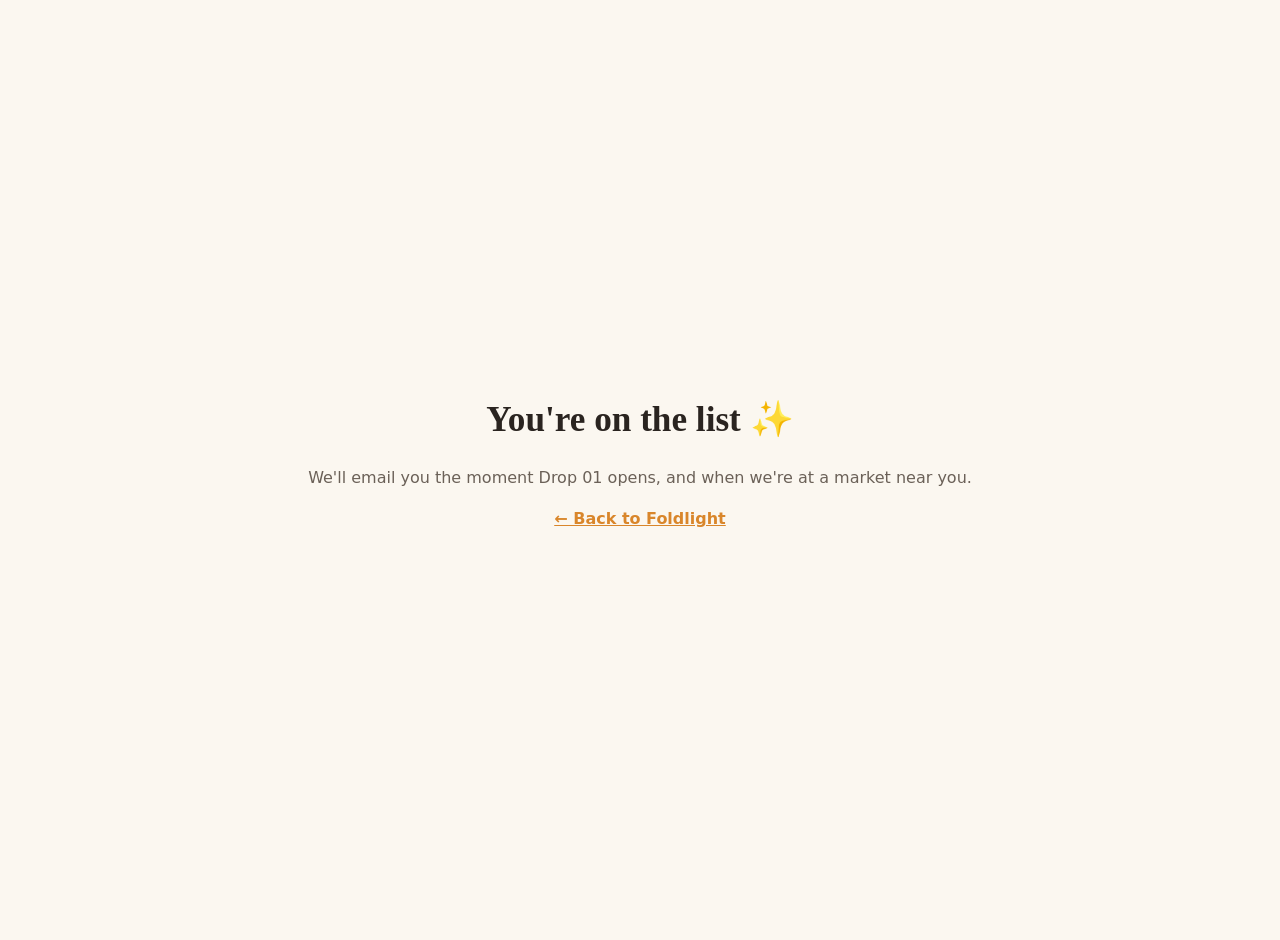
==== thanks.html @ 204e2ea3 "Add LA market shortlist and waitlist landing page - ideation/markets.md: holiday, farmers and weekly" ====
<!doctype html>
<html lang="en">
<head>
<meta charset="utf-8">
<meta name="viewport" content="width=device-width, initial-scale=1">
<title>You're on the list — Foldlight</title>
<style>
  :root { --bg:#fbf7f0; --ink:#2a2420; --muted:#6b6158; --accent:#d9862b; }
  @media (prefers-color-scheme: dark) { :root { --bg:#17130f; --ink:#f3ece2; --muted:#b3a797; --accent:#f0a24a; } }
  body { margin:0; min-height:100vh; display:grid; place-items:center; background:var(--bg); color:var(--ink);
         font:16px/1.6 Inter, system-ui, sans-serif; text-align:center; padding:20px; }
  h1 { font-family:Fraunces, Georgia, serif; font-size:2.2rem; margin:0 0 .4em; }
  p { color:var(--muted); } a { color:var(--accent); font-weight:600; }
</style>
</head>
<body>
  <div>
    <h1>You're on the list ✨</h1>
    <p>We'll email you the moment Drop 01 opens, and when we're at a market near you.</p>
    <p><a href="/">← Back to Foldlight</a></p>
  </div>
</body>
</html>
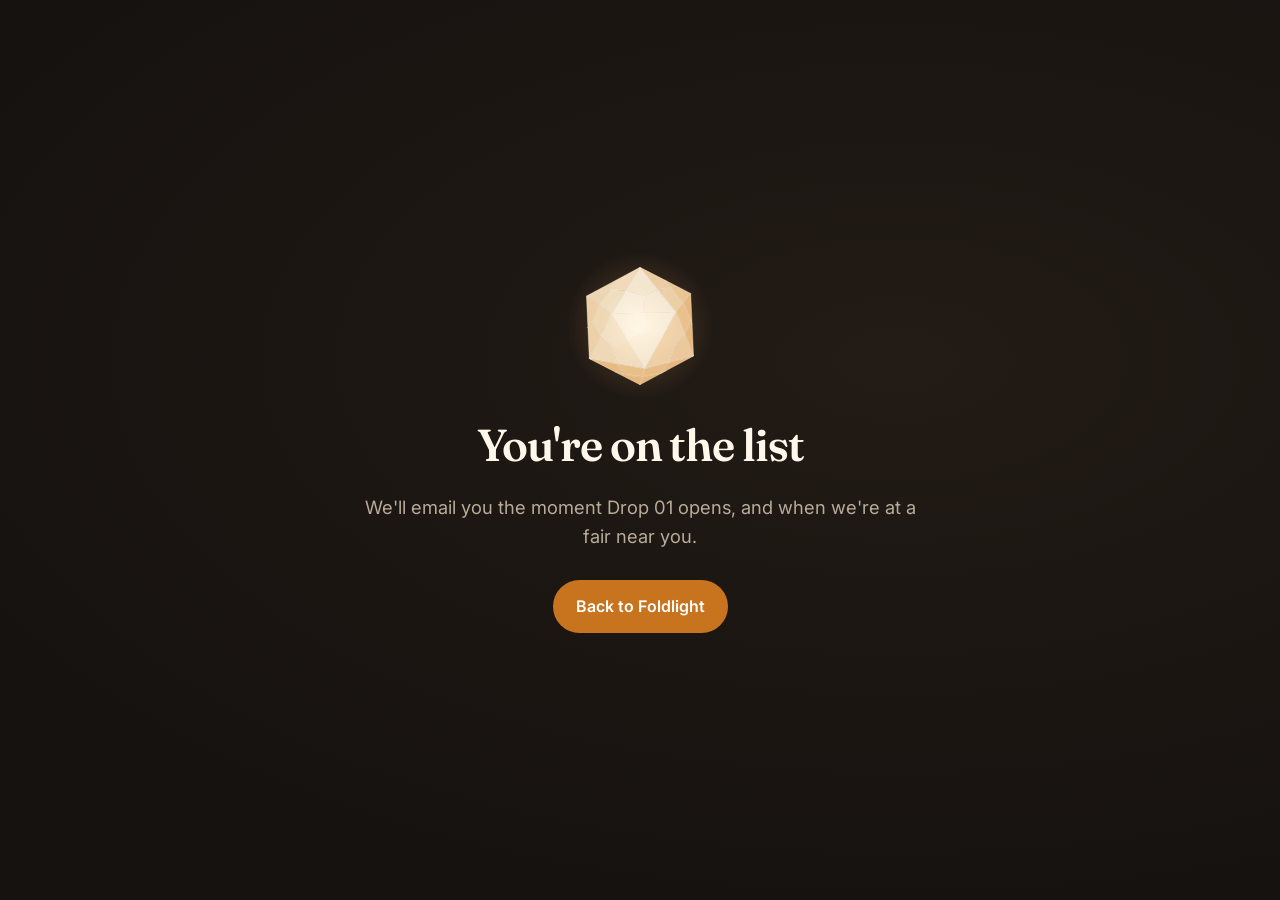
==== commit a56c2924: "Rebuild the website as a storefront for the lamp kit Landing page with a turning lamp driven by the " ====
--- a/thanks.html
+++ b/thanks.html
@@ -3,21 +3,29 @@
 <head>
 <meta charset="utf-8">
 <meta name="viewport" content="width=device-width, initial-scale=1">
-<title>You're on the list — Foldlight</title>
-<style>
-  :root { --bg:#fbf7f0; --ink:#2a2420; --muted:#6b6158; --accent:#d9862b; }
-  @media (prefers-color-scheme: dark) { :root { --bg:#17130f; --ink:#f3ece2; --muted:#b3a797; --accent:#f0a24a; } }
-  body { margin:0; min-height:100vh; display:grid; place-items:center; background:var(--bg); color:var(--ink);
-         font:16px/1.6 Inter, system-ui, sans-serif; text-align:center; padding:20px; }
-  h1 { font-family:Fraunces, Georgia, serif; font-size:2.2rem; margin:0 0 .4em; }
-  p { color:var(--muted); } a { color:var(--accent); font-weight:600; }
-</style>
+<title>Thank you · Foldlight</title>
+<meta name="robots" content="noindex">
+<link rel="icon" href="assets/favicon.svg" type="image/svg+xml">
+<link href="https://fonts.googleapis.com/css2?family=Fraunces:opsz,wght@9..144,600&family=Inter:wght@400;600&display=swap" rel="stylesheet">
+<link rel="stylesheet" href="assets/site.css">
 </head>
 <body>
-  <div>
-    <h1>You're on the list ✨</h1>
-    <p>We'll email you the moment Drop 01 opens, and when we're at a market near you.</p>
-    <p><a href="/">← Back to Foldlight</a></p>
+<main class="hero" style="min-height:100vh; display:grid; place-items:center; text-align:center;">
+  <div class="wrap" style="display:block; max-width:620px;">
+    <svg data-art="shade" style="width:150px; height:150px;" aria-hidden="true"></svg>
+    <h1 id="t-title" style="font-size: clamp(2rem, 6vw, 2.8rem); margin-top:12px;">You're on the list</h1>
+    <p class="lede" id="t-body" style="margin: 0 auto 28px;">We'll email you the moment Drop 01 opens, and when we're at a fair near you.</p>
+    <a class="btn" href="index.html">Back to Foldlight</a>
   </div>
+</main>
+<script>
+  // Stripe's success URL is thanks.html?order=1
+  if (new URLSearchParams(location.search).has("order")) {
+    document.getElementById("t-title").textContent = "Thank you for your order";
+    document.getElementById("t-body").textContent = "Your receipt is on its way by email. We'll be in touch about pickup or shipping.";
+    document.title = "Order received · Foldlight";
+  }
+</script>
+<script src="assets/site.js"></script>
 </body>
 </html>
--- a/assets/site.css
+++ b/assets/site.css
@@ -0,0 +1,231 @@
+/* Foldlight storefront: shared styles. Plain CSS, no build step. */
+:root {
+  --bg: #faf6ef;
+  --bg-alt: #f2ebdf;
+  --card: #ffffff;
+  --ink: #26211d;
+  --muted: #6a6058;
+  --line: #e3d9ca;
+  --accent: #c8741f;
+  --accent-ink: #ffffff;
+  --glow: #ffd99a;
+  --ok: #2f7a4f;
+  --err: #b23a2a;
+  /* the "lights down" panels stay dark in both themes */
+  --night: #16120f;
+  --night-2: #221b16;
+  --night-ink: #f5ede2;
+  --night-muted: #b9ab99;
+  --radius: 18px;
+  color-scheme: light;
+}
+@media (prefers-color-scheme: dark) {
+  :root:not([data-theme="light"]) {
+    --bg: #15110e; --bg-alt: #1d1813; --card: #211b16; --ink: #f3ece2; --muted: #b3a797;
+    --line: #382f27; --accent: #f0a24a; --accent-ink: #1a140e; --glow: #ffd18a;
+    --ok: #6fcf97; --err: #ff8a75; --night: #0f0c0a; --night-2: #1a1511;
+    color-scheme: dark;
+  }
+}
+:root[data-theme="dark"] {
+  --bg: #15110e; --bg-alt: #1d1813; --card: #211b16; --ink: #f3ece2; --muted: #b3a797;
+  --line: #382f27; --accent: #f0a24a; --accent-ink: #1a140e; --glow: #ffd18a;
+  --ok: #6fcf97; --err: #ff8a75; --night: #0f0c0a; --night-2: #1a1511;
+  color-scheme: dark;
+}
+
+* { box-sizing: border-box; }
+html { scroll-behavior: smooth; -webkit-text-size-adjust: 100%; }
+@media (prefers-reduced-motion: reduce) { html { scroll-behavior: auto; } }
+body {
+  margin: 0; background: var(--bg); color: var(--ink);
+  font: 16px/1.6 Inter, system-ui, -apple-system, "Segoe UI", sans-serif;
+  -webkit-font-smoothing: antialiased; overflow-x: hidden;
+}
+img, svg { max-width: 100%; }
+h1, h2, h3 { font-family: Fraunces, Georgia, serif; font-weight: 600; line-height: 1.12; margin: 0 0 .5em; letter-spacing: -.01em; }
+h1 { font-size: clamp(2.3rem, 6vw, 4rem); letter-spacing: -.025em; }
+h2 { font-size: clamp(1.7rem, 3.6vw, 2.5rem); }
+h3 { font-size: 1.2rem; }
+p { margin: 0 0 1em; }
+a { color: inherit; }
+.wrap { max-width: 1120px; margin: 0 auto; padding: 0 20px; }
+@media (max-width: 480px) { .wrap { padding: 0 16px; } }
+section { padding: 88px 0; }
+@media (max-width: 640px) { section { padding: 64px 0; } }
+.eyebrow { text-transform: uppercase; letter-spacing: .14em; font-size: .76rem; font-weight: 600; color: var(--accent); margin: 0 0 12px; }
+.muted { color: var(--muted); }
+.lede { font-size: 1.15rem; color: var(--muted); max-width: 36em; }
+.center { text-align: center; }
+.center .lede { margin-left: auto; margin-right: auto; }
+.visually-hidden { position: absolute !important; width: 1px; height: 1px; overflow: hidden; clip: rect(0 0 0 0); white-space: nowrap; }
+.alt { background: var(--bg-alt); border-top: 1px solid var(--line); border-bottom: 1px solid var(--line); }
+
+/* ---------- header ---------- */
+header.nav { position: sticky; top: 0; z-index: 20; background: color-mix(in srgb, var(--bg) 88%, transparent); backdrop-filter: saturate(1.2) blur(10px); -webkit-backdrop-filter: blur(10px); border-bottom: 1px solid var(--line); }
+header.nav .wrap { display: flex; align-items: center; justify-content: space-between; height: 64px; gap: 16px; }
+.brand { font-family: Fraunces, Georgia, serif; font-size: 1.35rem; font-weight: 600; text-decoration: none; display: inline-flex; align-items: center; gap: 10px; }
+.brand svg { width: 26px; height: 26px; flex: none; }
+nav.links { display: flex; align-items: center; gap: 22px; }
+nav.links a { text-decoration: none; font-weight: 500; font-size: .95rem; color: var(--muted); }
+nav.links a:hover, nav.links a[aria-current="page"] { color: var(--ink); }
+nav.links a.btn { color: var(--accent-ink); }
+@media (max-width: 720px) { nav.links a:not(.btn):not(.keep) { display: none; } nav.links { gap: 14px; } }
+
+/* ---------- buttons ---------- */
+.btn {
+  display: inline-flex; align-items: center; justify-content: center; gap: 8px;
+  font: inherit; font-weight: 600; text-decoration: none; cursor: pointer;
+  padding: 13px 22px; border-radius: 999px; border: 1.5px solid transparent;
+  background: var(--accent); color: var(--accent-ink); white-space: nowrap;
+  transition: transform .15s ease, filter .15s ease;
+}
+.btn:hover { filter: brightness(1.06); transform: translateY(-1px); }
+.btn:active { transform: none; }
+.btn.small { padding: 8px 16px; font-size: .9rem; }
+.btn.ghost { background: transparent; color: var(--ink); border-color: var(--line); }
+.btn.ghost:hover { border-color: var(--muted); }
+.btn[disabled] { opacity: .6; cursor: progress; transform: none; }
+.btn-row { display: flex; flex-wrap: wrap; gap: 12px; align-items: center; }
+:focus-visible { outline: 3px solid color-mix(in srgb, var(--accent) 50%, transparent); outline-offset: 2px; }
+
+/* ---------- hero (always "lights down") ---------- */
+.hero { background: radial-gradient(120% 90% at 70% 40%, var(--night-2) 0%, var(--night) 70%); color: var(--night-ink); padding: 56px 0 72px; position: relative; overflow: hidden; }
+.hero .wrap { display: grid; grid-template-columns: 1.05fr .95fr; gap: 40px; align-items: center; }
+@media (max-width: 880px) { .hero .wrap { grid-template-columns: 1fr; gap: 12px; } }
+.hero h1 { color: #fff7ea; }
+.hero .lede { color: var(--night-muted); }
+.hero .eyebrow { color: var(--glow); }
+.hero .btn.ghost { color: var(--night-ink); border-color: #4a3f35; }
+.hero .btn.ghost:hover { border-color: var(--night-muted); }
+.hero-points { display: flex; flex-wrap: wrap; gap: 8px 18px; margin: 26px 0 0; padding: 0; list-style: none; color: var(--night-muted); font-size: .92rem; }
+.hero-points li::before { content: "◆"; color: var(--glow); font-size: .6em; margin-right: 8px; vertical-align: .2em; }
+
+/* lamp stage + speed panel */
+.stage { position: relative; display: flex; flex-direction: column; align-items: center; }
+.stage .lamp { width: min(100%, 440px); aspect-ratio: 440 / 520; display: block; overflow: visible; }
+@media (max-width: 880px) { .stage { order: -1; } .stage .lamp { width: min(78vw, 360px); } }
+.speed { display: flex; flex-direction: column; align-items: center; gap: 8px; margin-top: 6px; }
+.speed-label { font-size: .78rem; letter-spacing: .12em; text-transform: uppercase; color: var(--night-muted); }
+.speed-buttons { display: flex; gap: 6px; padding: 8px 10px; border-radius: 999px; background: #ffffff10; border: 1px solid #ffffff1a; }
+.speed-buttons button {
+  width: 38px; height: 38px; border-radius: 50%; border: 1px solid #ffffff2a; cursor: pointer;
+  background: #ffffff0d; color: var(--night-ink); font: 600 .8rem/1 Inter, system-ui, sans-serif;
+  display: grid; place-items: center; transition: background .15s, border-color .15s;
+}
+@media (max-width: 400px) { .speed-buttons button { width: 32px; height: 32px; font-size: .72rem; } .speed-buttons { gap: 4px; } }
+.speed-buttons button:hover { border-color: #ffffff66; }
+.speed-buttons button[aria-pressed="true"] { background: var(--glow); color: #2a1d0e; border-color: var(--glow); }
+.speed-readout { font-size: .85rem; color: var(--night-muted); min-height: 1.4em; }
+
+/* night band (used for the product gallery stage too) */
+.night { background: radial-gradient(110% 100% at 50% 35%, var(--night-2), var(--night) 72%); color: var(--night-ink); }
+
+/* ---------- cards & grids ---------- */
+.grid-3 { display: grid; grid-template-columns: repeat(3, 1fr); gap: 20px; }
+.grid-2 { display: grid; grid-template-columns: 1fr 1fr; gap: 48px; align-items: center; }
+@media (max-width: 880px) { .grid-3, .grid-2 { grid-template-columns: 1fr; } .grid-2 { gap: 28px; } }
+.card { background: var(--card); border: 1px solid var(--line); border-radius: var(--radius); padding: 26px; display: flex; flex-direction: column; }
+.card h3 { margin-bottom: .35em; }
+.tag { align-self: flex-start; font-size: .72rem; font-weight: 600; letter-spacing: .08em; text-transform: uppercase; padding: 4px 10px; border-radius: 999px; background: var(--bg-alt); color: var(--muted); margin-bottom: 14px; border: 1px solid var(--line); }
+.tag.live { background: color-mix(in srgb, var(--accent) 14%, transparent); color: var(--accent); border-color: color-mix(in srgb, var(--accent) 35%, transparent); }
+
+.steps { display: grid; grid-template-columns: repeat(3, 1fr); gap: 32px; margin-top: 36px; counter-reset: step; }
+@media (max-width: 880px) { .steps { grid-template-columns: 1fr; gap: 24px; } }
+.step::before { counter-increment: step; content: counter(step); display: grid; place-items: center; width: 42px; height: 42px; border-radius: 50%; border: 1.5px solid var(--accent); color: var(--accent); font-family: Fraunces, serif; font-weight: 600; margin-bottom: 14px; }
+.step p { color: var(--muted); }
+
+/* product tiles (shop) */
+.tiles { display: grid; grid-template-columns: repeat(auto-fill, minmax(280px, 1fr)); gap: 22px; margin-top: 32px; }
+.tile { background: var(--card); border: 1px solid var(--line); border-radius: var(--radius); overflow: hidden; display: flex; flex-direction: column; text-decoration: none; transition: transform .2s ease, box-shadow .2s ease; }
+a.tile:hover { transform: translateY(-3px); box-shadow: 0 14px 34px -18px #00000055; }
+.tile .art { aspect-ratio: 4 / 3; display: grid; place-items: center; background: radial-gradient(90% 90% at 50% 40%, var(--night-2), var(--night)); }
+.tile .art.paper { background: var(--bg-alt); }
+.tile .art svg { width: 70%; height: 82%; }
+.tile .body { padding: 20px 22px 22px; display: flex; flex-direction: column; flex: 1; }
+.tile .body p { color: var(--muted); font-size: .95rem; }
+.tile .foot { margin-top: auto; display: flex; justify-content: space-between; align-items: center; gap: 12px; padding-top: 6px; font-weight: 600; }
+.tile .foot .go { color: var(--accent); font-size: .92rem; }
+.tile.soon { opacity: .92; }
+.filters { display: flex; flex-wrap: wrap; gap: 8px; margin-top: 24px; }
+.filters button { font: inherit; font-size: .9rem; font-weight: 500; padding: 7px 15px; border-radius: 999px; border: 1px solid var(--line); background: var(--card); color: var(--muted); cursor: pointer; }
+.filters button[aria-pressed="true"] { background: var(--ink); color: var(--bg); border-color: var(--ink); }
+
+/* ---------- product page ---------- */
+.product { padding-top: 40px; }
+.product .wrap { display: grid; grid-template-columns: 1.1fr .9fr; gap: 48px; align-items: start; }
+@media (max-width: 900px) { .product .wrap { grid-template-columns: 1fr; gap: 28px; } }
+.gallery { position: sticky; top: 84px; }
+@media (max-width: 900px) { .gallery { position: static; } }
+.gallery .main { border-radius: 22px; overflow: hidden; aspect-ratio: 1; display: grid; place-items: center; }
+.gallery .main svg { width: 86%; height: 90%; }
+.thumbs { display: flex; gap: 10px; margin-top: 12px; }
+.thumbs button { flex: 1; aspect-ratio: 1; border-radius: 14px; border: 2px solid transparent; padding: 0; cursor: pointer; overflow: hidden; display: grid; place-items: center; max-width: 110px; }
+.thumbs button[aria-pressed="true"] { border-color: var(--accent); }
+.thumbs button svg { width: 80%; height: 80%; pointer-events: none; }
+.crumbs { font-size: .88rem; color: var(--muted); margin-bottom: 14px; }
+.crumbs a { text-decoration: none; }
+.crumbs a:hover { text-decoration: underline; }
+.price { font-family: Fraunces, Georgia, serif; font-size: 1.8rem; font-weight: 600; margin: 4px 0 2px; }
+.price-note { font-size: .88rem; color: var(--muted); margin-bottom: 20px; }
+.buybox { border: 1px solid var(--line); background: var(--card); border-radius: var(--radius); padding: 22px; margin: 22px 0; }
+.buybox .btn { width: 100%; padding: 15px 22px; font-size: 1.02rem; }
+.buybox .fineprint { margin: 12px 0 0; }
+ul.ticks { list-style: none; padding: 0; margin: 0 0 1em; }
+ul.ticks li { padding: 7px 0 7px 30px; position: relative; border-bottom: 1px dashed var(--line); }
+ul.ticks li:last-child { border-bottom: 0; }
+ul.ticks li::before { content: ""; position: absolute; left: 4px; top: 15px; width: 12px; height: 12px; background: var(--accent); clip-path: polygon(50% 0, 100% 100%, 0 100%); opacity: .85; }
+table.specs { width: 100%; border-collapse: collapse; font-size: .95rem; }
+table.specs th, table.specs td { text-align: left; padding: 11px 0; border-bottom: 1px solid var(--line); vertical-align: top; }
+table.specs th { font-weight: 500; color: var(--muted); width: 40%; padding-right: 16px; }
+.credit { border-left: 3px solid var(--accent); padding: 4px 0 4px 16px; color: var(--muted); font-size: .95rem; }
+
+/* ---------- shade line strip ---------- */
+.shades { display: grid; grid-template-columns: repeat(4, 1fr); gap: 18px; margin-top: 36px; }
+@media (max-width: 880px) { .shades { grid-template-columns: repeat(2, 1fr); } }
+.shade { text-align: center; }
+.shade .disc { aspect-ratio: 1; border-radius: 50%; display: grid; place-items: center; background: radial-gradient(circle at 50% 45%, var(--night-2), var(--night) 70%); margin-bottom: 12px; border: 1px solid var(--line); }
+.shade .disc svg { width: 72%; height: 72%; }
+.shade .disc.empty { background: var(--bg-alt); border-style: dashed; color: var(--muted); font-family: Fraunces, serif; font-size: 2rem; }
+.shade h3 { font-size: 1rem; margin-bottom: 2px; }
+.shade p { font-size: .85rem; color: var(--muted); margin: 0; }
+
+/* ---------- forms ---------- */
+form.waitlist { max-width: 520px; }
+.field-row { display: flex; gap: 10px; flex-wrap: wrap; }
+.field-row input[type=email] { flex: 1 1 220px; }
+input[type=email], input[type=text] {
+  font: inherit; padding: 13px 16px; border-radius: 999px; border: 1px solid var(--line);
+  background: var(--card); color: var(--ink); min-width: 0; width: 100%;
+}
+.fineprint { font-size: .82rem; color: var(--muted); margin-top: 10px; }
+.status { margin-top: 12px; font-weight: 500; min-height: 1.4em; }
+.status.ok { color: var(--ok); }
+.status.err { color: var(--err); }
+.honeypot { position: absolute; left: -9999px; }
+
+/* ---------- faq ---------- */
+.faq { max-width: 780px; }
+.faq details { border-bottom: 1px solid var(--line); padding: 16px 0; }
+.faq summary { cursor: pointer; font-weight: 600; list-style: none; display: flex; justify-content: space-between; gap: 16px; }
+.faq summary::-webkit-details-marker { display: none; }
+.faq summary::after { content: "+"; color: var(--accent); font-weight: 400; font-size: 1.3rem; line-height: 1; }
+.faq details[open] summary::after { content: "–"; }
+.faq details p { margin: 10px 0 0; color: var(--muted); }
+
+/* ---------- base feature ---------- */
+.feature-list { display: grid; grid-template-columns: 1fr 1fr; gap: 18px 28px; margin-top: 24px; }
+@media (max-width: 520px) { .feature-list { grid-template-columns: 1fr; } }
+.feature-list div strong { display: block; font-size: .98rem; }
+.feature-list div span { color: var(--muted); font-size: .92rem; }
+
+ul.markets { list-style: none; padding: 0; margin: 0; }
+ul.markets li { display: flex; justify-content: space-between; gap: 16px; padding: 15px 0; border-bottom: 1px solid var(--line); }
+ul.markets li span:last-child { color: var(--muted); text-align: right; }
+
+/* ---------- footer ---------- */
+footer { padding: 44px 0 56px; border-top: 1px solid var(--line); color: var(--muted); font-size: .9rem; }
+footer .wrap { display: flex; justify-content: space-between; flex-wrap: wrap; gap: 14px 28px; }
+footer a { text-decoration: none; }
+footer a:hover { text-decoration: underline; }
+footer .cols { display: flex; gap: 22px; flex-wrap: wrap; }
